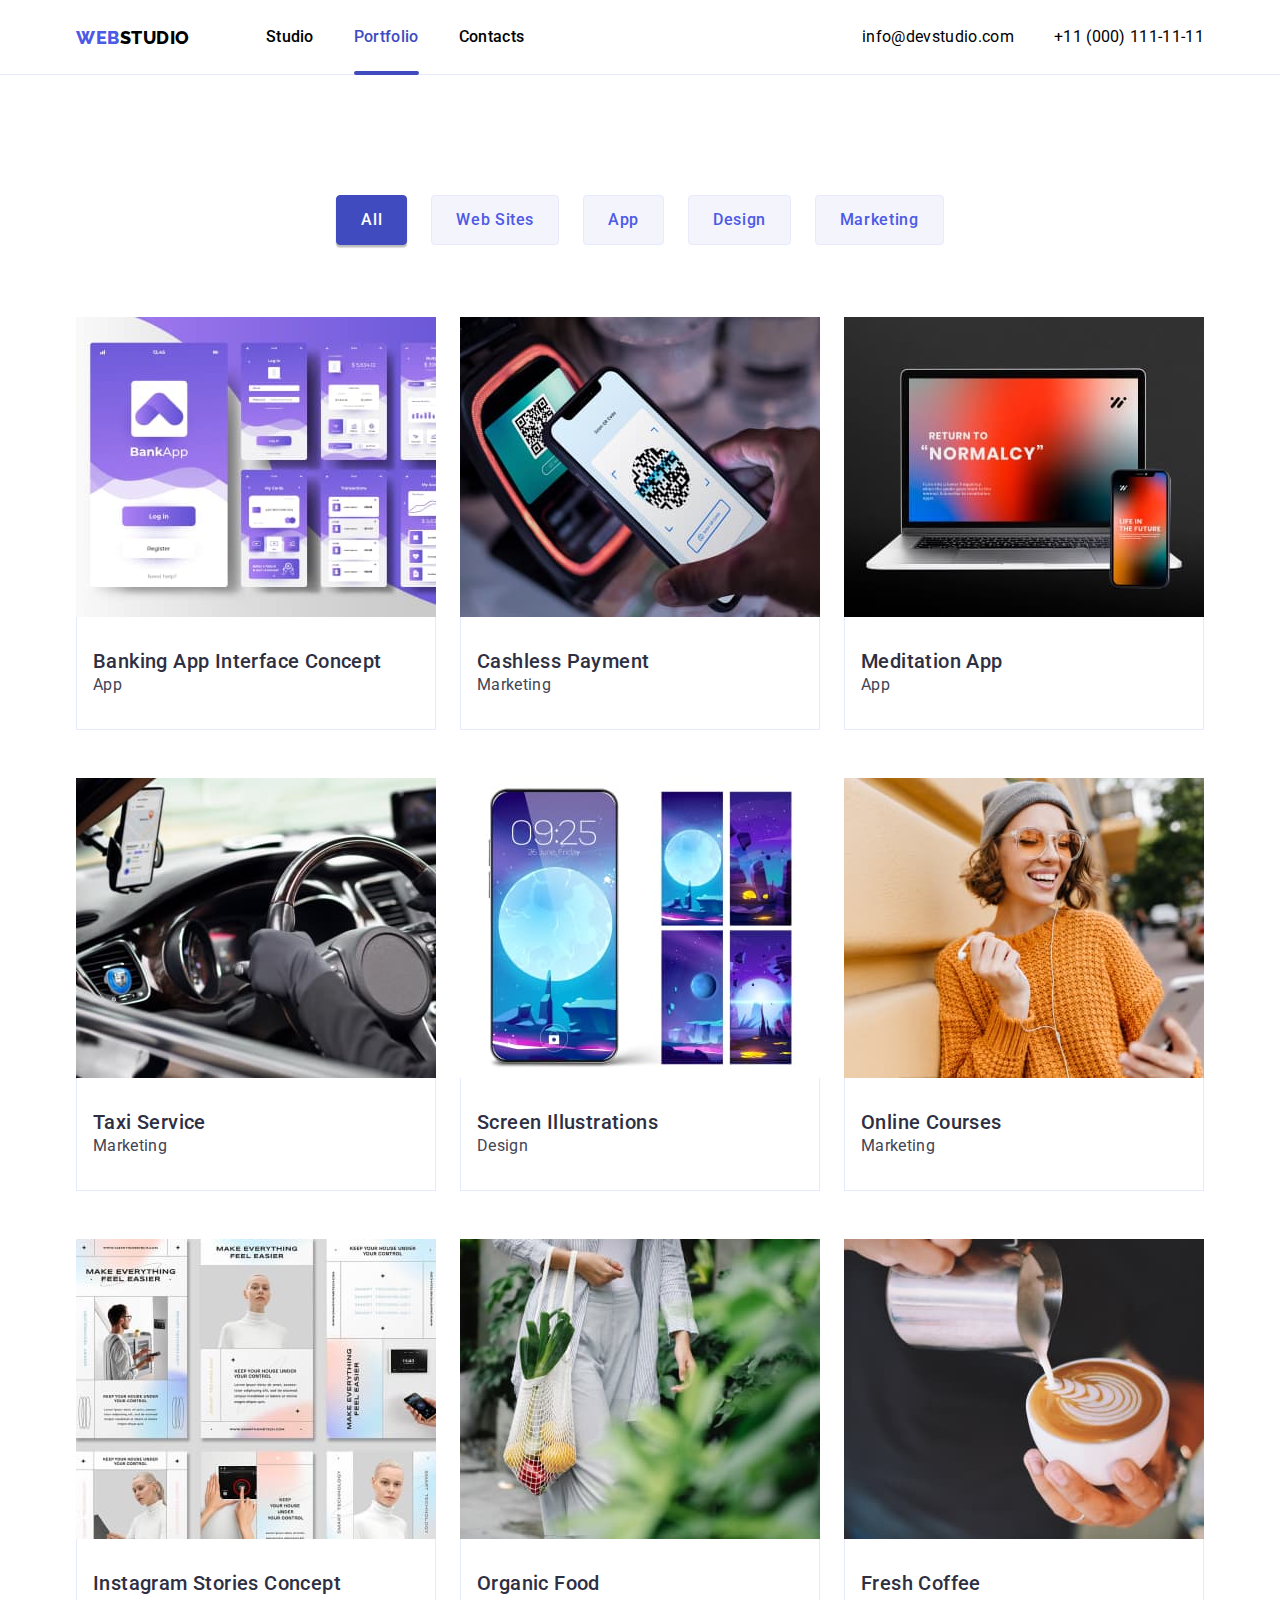
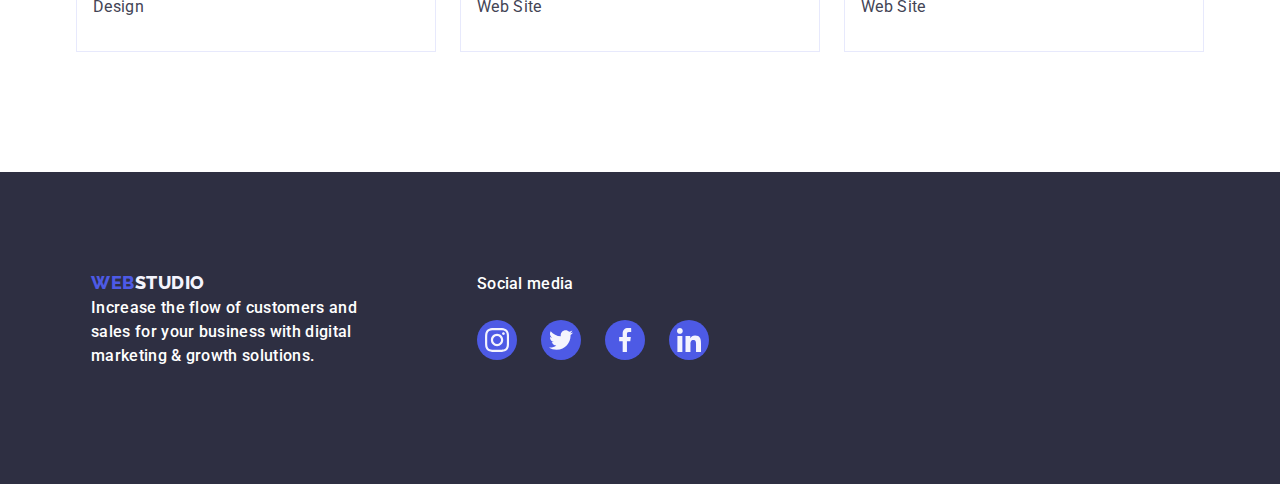
==== portfolio.html @ 510f43c4 "First Submission" ====
<!DOCTYPE html>
<html lang="en">
  <head>
    <meta charset="UTF-8" />
    <meta name="viewport" content="width=device-width, initial-scale=1.0" />
    <title>Porfolio</title>

    <!-- Font Used -->
    <link
      href="https://fonts.googleapis.com/css2?family=Raleway:wght@800&family=Roboto:ital,wght@0,400;0,500;0,700;1,400&display=swap"
      rel="stylesheet"
    />
    <link
      rel="stylesheet"
      href="https://cdnjs.cloudflare.com/ajax/libs/modern-normalize/1.0.0/modern-normalize.min.css "
    />
    <!-- My CSS -->
    <link rel="stylesheet" href="./ccs/style.css" />
  </head>
  <body>
    <!-- Portfolio Header -->
    <header class="header">
      <div class="container header-container">
        <nav class="header-navigation">
          <a href="./index.html" class="header-logo-link">
            <span class="weblogo">WEB</span>STUDIO
          </a>

          <ul class="header-list headlist">
            <li class="header-item">
              <a class="header-link link" href="./index.html">Studio</a>
            </li>
            <li class="header-item">
              <a class="header-link active-link link" href="./portfolio.html"
                >Portfolio</a
              >
            </li>
            <li class="header-item">
              <a class="header-link link" href="#">Contacts</a>
            </li>
          </ul>
        </nav>

        <ul class="contact-list list">
          <li class="header-contacts text">
            <a class="header-contacts link" href="mailto:info@devstudiocom"
              >info@devstudio.com</a
            >
          </li>
          <li class="header-contacts item">
            <a class="header-contacts link" href="tel:+110001111111"
              >+11 (000) 111-11-11</a
            >
          </li>
        </ul>
      </div>
    </header>
    <main>
      <section class="section">
        <div class="container portfolio-container">
          <ul class="portfolio-buttons list">
            <li>
              <button type="button" class="button-item active-filter">
                All
              </button>
            </li>
            <li>
              <button type="button" class="button-item">Web Sites</button>
            </li>
            <li>
              <button type="button" class="button-item">App</button>
            </li>
            <li>
              <button type="button" class="button-item">Design</button>
            </li>
            <li>
              <button type="button" class="button-item">Marketing</button>
            </li>
          </ul>

          <ul class="portfolio list">
            <li>
              <a href="#" class="portfolio-image-link">
                <div class="project-cover-wrap">
                  <img
                    class="portfolio-image"
                    src="./images/portfolio_img1.jpg"
                    alt="App Purple"
                    width="360"
                    height="300"
                  />
                  <p class="project-cover-text">
                    14 Stylish and User-Friendly App Design Concepts · Task
                    Manager App · Calorie Tracker App · Exotic Fruit Ecommerce
                    App · Cloud Storage App
                  </p>
                </div>
                <div class="project-text-wrapper">
                  <h3 class="imagedescription">
                    Banking App Interface Concept
                  </h3>
                  <p class="imagesubdescription">App</p>
                </div>
              </a>
            </li>
            <li>
              <a href="#" class="portfolio-image-link">
                <div class="project-cover-wrap">
                  <img
                    class="portfolio-image"
                    src="./images/portfolio_img2.jpg"
                    alt="Scan Code"
                    width="360"
                    height="300"
                  />
                  <p class="project-cover-text">
                    14 Stylish and User-Friendly App Design Concepts · Task
                    Manager App · Calorie Tracker App · Exotic Fruit Ecommerce
                    App · Cloud Storage App
                  </p>
                </div>
                <div class="project-text-wrapper">
                  <h3 class="imagedescription">Cashless Payment</h3>
                  <p class="imagesubdescription">Marketing</p>
                </div>
              </a>
            </li>
            <li>
              <a href="#" class="portfolio-image-link">
                <div class="project-cover-wrap">
                  <img
                    class="portfolio-image"
                    src="./images/portfolio_img3.jpg"
                    alt="Redlaptop"
                    width="360"
                    height="300"
                  />
                  <p class="project-cover-text">
                    14 Stylish and User-Friendly App Design Concepts · Task
                    Manager App · Calorie Tracker App · Exotic Fruit Ecommerce
                    App · Cloud Storage App
                  </p>
                </div>
                <div class="project-text-wrapper">
                  <h3 class="imagedescription">Meditation App</h3>
                  <p class="imagesubdescription">App</p>
                </div>
              </a>
            </li>
            <li>
              <a href="#" class="portfolio-image-link">
                <div class="project-cover-wrap">
                  <img
                    class="portfolio-image"
                    src="./images/portfolio_img4.jpg"
                    alt="drive"
                    width="360"
                    height="300"
                  />
                  <p class="project-cover-text">
                    14 Stylish and User-Friendly App Design Concepts · Task
                    Manager App · Calorie Tracker App · Exotic Fruit Ecommerce
                    App · Cloud Storage App
                  </p>
                </div>
                <div class="project-text-wrapper">
                  <h3 class="imagedescription">Taxi Service</h3>
                  <p class="imagesubdescription">Marketing</p>
                </div>
              </a>
            </li>
            <li>
              <a href="#" class="portfolio-image-link">
                <div class="project-cover-wrap">
                  <img
                    class="portfolio-image"
                    src="./images/portfolio_img5.jpg"
                    alt="purple wallpaper"
                    width="360"
                    height="300"
                  />
                  <p class="project-cover-text">
                    14 Stylish and User-Friendly App Design Concepts · Task
                    Manager App · Calorie Tracker App · Exotic Fruit Ecommerce
                    App · Cloud Storage App
                  </p>
                </div>
                <div class="project-text-wrapper">
                  <h3 class="imagedescription">Screen Illustrations</h3>
                  <p class="imagesubdescription">Design</p>
                </div>
              </a>
            </li>
            <li>
              <a href="#" class="portfolio-image-link">
                <div class="project-cover-wrap">
                  <img
                    class="portfolio-image"
                    src="./images/portfolio_img6.jpg"
                    alt="girl yellow"
                    width="360"
                    height="300"
                  />
                  <p class="project-cover-text">
                    14 Stylish and User-Friendly App Design Concepts · Task
                    Manager App · Calorie Tracker App · Exotic Fruit Ecommerce
                    App · Cloud Storage App
                  </p>
                </div>
                <div class="project-text-wrapper">
                  <h3 class="imagedescription">Online Courses</h3>
                  <p class="imagesubdescription">Marketing</p>
                </div>
              </a>
            </li>
            <li>
              <a href="#" class="portfolio-image-link">
                <div class="project-cover-wrap">
                  <img
                    class="portfolio-image"
                    src="./images/portfolio_img7.jpg"
                    alt="girl white"
                    width="360"
                    height="300"
                  />
                  <p class="project-cover-text">
                    14 Stylish and User-Friendly App Design Concepts · Task
                    Manager App · Calorie Tracker App · Exotic Fruit Ecommerce
                    App · Cloud Storage App
                  </p>
                </div>
                <div class="project-text-wrapper">
                  <h3 class="imagedescription">Instagram Stories Concept</h3>
                  <p class="imagesubdescription">Design</p>
                </div>
              </a>
            </li>
            <li>
              <a href="#" class="portfolio-image-link">
                <div class="project-cover-wrap">
                  <img
                    class="portfolio-image"
                    src="./images/portfolio_img8.jpg"
                    alt="veggies"
                    width="360"
                    height="300"
                  />
                  <p class="project-cover-text">
                    14 Stylish and User-Friendly App Design Concepts · Task
                    Manager App · Calorie Tracker App · Exotic Fruit Ecommerce
                    App · Cloud Storage App
                  </p>
                </div>
                <div class="project-text-wrapper">
                  <h3 class="imagedescription">Organic Food</h3>
                  <p class="imagesubdescription">Web Site</p>
                </div>
              </a>
            </li>
            <li>
              <a href="#" class="portfolio-image-link">
                <div class="project-cover-wrap">
                  <img
                    class="portfolio-image"
                    src="./images/portfolio_mg9.jpg"
                    alt="coffee"
                    width="360"
                    height="300"
                  />
                  <p class="project-cover-text">
                    14 Stylish and User-Friendly App Design Concepts · Task
                    Manager App · Calorie Tracker App · Exotic Fruit Ecommerce
                    App · Cloud Storage App
                  </p>
                </div>
                <div class="project-text-wrapper">
                  <h3 class="imagedescription">Fresh Coffee</h3>
                  <p class="imagesubdescription">Web Site</p>
                </div>
              </a>
            </li>
          </ul>
        </div>
      </section>
    </main>
    <!-- Porfolio Footer -->
    <footer class="footer">
      <section class="container footer-container">
        <div class="footer-container container">
          <div>
            <a href="./index.html" class="footer-logo">
              <span class="weblogo">WEB</span>STUDIO
            </a>

            <p class="footer-social-text">
              Increase the flow of customers and <br />
              sales for your business with digital <br />
              marketing & growth solutions.
            </p>
          </div>

          <div class="footer-text-wrapper">
            <p class="footer-social-text">Social media</p>
            <ul class="footer-social-list list">
              <li class="footer-social-item">
                <a
                  class="footer-social-link"
                  href="https://instagram.com"
                  target="_blank"
                  rel="noopener noreferrer"
                >
                  <svg class="footer-social-icon" width="24px" height="24px">
                    <use href="./images/icons.svg#icon-instagram-2"></use>
                  </svg>
                </a>
              </li>

              <li class="footer-social-item">
                <a
                  class="footer-social-link"
                  href="https://twitter.com"
                  target="_blank"
                  rel="noopener noreferrer"
                >
                  <svg class="footer-social-icon" width="24px" height="24px">
                    <use href="./images/icons.svg#icon-twitter-1"></use>
                  </svg>
                </a>
              </li>
              <li class="footer-social-item">
                <a
                  class="footer-social-link"
                  href="https://facebook.com"
                  target="_blank"
                  rel="noopener noreferrer"
                >
                  <svg class="footer-social-icon" width="24px" height="24px">
                    <use href="./images/icons.svg#icon-facebook-1"></use>
                  </svg>
                </a>
              </li>
              <li class="footer-social-item">
                <a
                  class="footer-social-link"
                  href="https://www.linkedin.com"
                  target="_blank"
                  rel="noopener noreferrer"
                >
                  <svg class="footer-social-icon" width="24px" height="24px">
                    <use href="./images/icons.svg#icon-linkedin-1"></use>
                  </svg>
                </a>
              </li>
            </ul>
          </div>
        </div>
      </section>
    </footer>
  </body>
</html>
---- ccs/style.css ----
/* CSS Variables */
:root {
  --primary-text-color: #434455;
  --primary-navy-color: #2e2f42;
  --primary-white-color: #fff;
  --primary-cloud-color: #f4f4fd;
  --primary-iris-color: #4d5ae5;
  --primary-background-color: #fff;
  --secondary-background-color: #2e2f42;
  --click-color: #404bbf;
  --primary-color-slate: #434455;
  --cornflower-color: #e7e9fc;
  --light-slate-color: #8e8f99;
  --footer-click-color: #31d0aa;
  --diary: #fcfcfc;
}

h1,
h2,
h3,
h4,
h5,
h6,
p {
  margin: 0;
}
html {
  box-sizing: border-box;
}
*,
*::after,
*::before {
  box-sizing: inherit;

  /* End of General Styles */
}
img {
  display: block;
  max-width: 100%;
  height: auto;
}

.button {
  font-family: inherit;
  font-size: 16px;
  font-style: normal;
  font-weight: 500;
  line-height: 24px;
  letter-spacing: 0.64px;
}

.list {
  list-style: none;
  padding: 0;
  margin: 0;
}

body {
  font-family: "Roboto", sans-serif;
  font-size: 16px;
  font-weight: 400;
  line-height: 24px;
  letter-spacing: 0.32px;
  color: var(--primary-navy-co lor);
  font-style: normal;
}

.link {
  text-decoration: none;
  display: block;
  padding: 25px 0;
  line-height: 24px;
  letter-spacing: 0.32px;
}

/* End of General Styles */

/* Header 1 */

.header-list {
  padding: 0;
  margin: 0;
  list-style: none;
}

.headlist {
  margin-left: 76px;
  display: inline-flex;
  align-items: center;
  gap: 40px;
}

.hero-title {
  font-family: Roboto;
  font-size: 56px;
  font-style: normal;
  font-weight: 700;
  line-height: 60px;
  letter-spacing: 1.12px;
  color: var(--primary-white-color);
  text-align: center;
  display: flex;
  flex-direction: column;
  margin-bottom: 48px;
}

.hero {
  background-image: linear-gradient(
      0deg,
      rgba(46, 47, 66, 0.7),
      rgba(46, 47, 66, 0.7)
    ),
    url("../images/hero-bg.jpg");
  background-repeat: no-repeat;
  background-position: center;
  background-size: cover;
  padding: 188px 0;
  text-align: center;
}

.hero-button {
  cursor: pointer;
  border: none;
  letter-spacing: 0.05em;
  background-color: var(--primary-iris-color);
  color: var(--primary-background-color);
  border-radius: 4px;
  display: inline-flex;
  padding: 16px 32px;
  align-items: flex-start;
  border-radius: 4px;
  box-shadow: 0px 4px 4px 0px rgba(0, 0, 0, 0.15);
  font-weight: 500;
  line-height: 24px;
  letter-spacing: 0.64px;
}

.hero-button.button:hover,
.hero-button.button :focus {
  background-color: var(--click-color);
}

/* Sections */

.section-title {
  font-size: 36px;
  font-weight: 700;
  line-height: 40px;
  text-align: center;
  letter-spacing: 0.72px;
  text-transform: capitalize;
  margin-bottom: 72px;
  color: var(--primary-navy-color);
}

.htext {
  /* Header 3 */
  font-size: 20px;
  font-weight: 500;
  line-height: 24px;
  letter-spacing: 0.4px;
}

.ourteam-name {
  text-align: center;
}

/* HEADER WITH NAVS SECTION */
.header {
  background-color: var(--primary-background-color);
}

/* Import fonts from google */
@import url("https://fonts.googleapis.com/css2?family=Raleway:wght@800&family=Roboto:ital,wght@0,400;0,500;0,700;1,400&display=swap");

.header-logo-link {
  text-decoration: none;
  font-family: "Raleway";
  color: inherit;
  font-size: 18px;
  font-style: normal;
  font-weight: 800;
  line-height: 21px;
  letter-spacing: 0.54px;
  text-transform: uppercase;
}

.weblogo {
  color: var(--primary-iris-color);
}

.header-link {
  color: inherit;
  font-size: 16px;
  font-weight: 500;
  line-height: 24px;
  letter-spacing: 0.32px;
}

.header-link:hover,
.header-link:focus {
  color: var(--click-color);
}

.header-link {
  padding: 24px 0;
  position: relative;
  transition: color 250ms cubic-bezier(0.4, 0, 0.2, 1);
}

.header-link:hover,
.header-link:focus {
  color: var(--primary-iris-color);
}

.header-link::after {
  content: "";
  border-radius: 2px;
  border: 2px solid transparent;
  height: 4px;
  width: 0;
  position: absolute;
  left: 0;
  bottom: -2px;
  transition: width 250ms cubic-bezier(0.4, 0, 0.2, 1),
    background-color 250ms cubic-bezier(0.4, 0, 0.2, 1),
    border 250ms cubic-bezier(0.4, 0, 0.2, 1);
}

.header-link:hover::after,
.header-link:focus::after {
  border: 2px solid var(--click-color);
  background-color: var(--click-color);
  width: 100%;
}

.header-contacts:hover,
.header-contacts:focus {
  color: var(--click-color);
}

.active-link::after {
  content: "";
  border: 2px solid var(--click-color);
  border-radius: 2px;
  background-color: var(--click-color);
  height: 4px;
  width: 100%;
  position: absolute;
  left: 0;
  bottom: -2px;
}

.item,
.link {
  color: inherit;
  display: inline-flex;
  align-items: center;
  gap: 40px;
}

.header-navigation {
  color: inherit;
  display: inline-flex;
  align-items: center;
}

.contact-list {
  display: flex;
  gap: 40px;
}

.benifits-list {
  display: flex;
  gap: 22px;
}

.whatwedo-list,
.ourteam-list {
  display: flex;
  gap: 24px;
}

.section-grey {
  background-color: var(--primary-cloud-color);
}

/* Portolio Page */
.button-item {
  font-family: inherit;
  font-size: 16px;
  font-weight: 500;
  line-height: 24px;
  letter-spacing: 0.64px;
  border: 1px solid var(--cornflower-color);
  color: var(--primary-iris-color);
  text-align: center;
  border-radius: 4px;
  padding: 12px 24px;
  background-color: var(--primary-cloud-color);
  cursor: pointer;
}

.portfolio-image-link {
  text-decoration: none;
  display: block;
}

.portfolio-image-link:hover,
.portfolio-image-link:focus {
  box-shadow: 0px 2px 1px 0px rgba(46, 47, 66, 0.08),
    0px 1px 1px 0px rgba(46, 47, 66, 0.16),
    0px 1px 6px 0px rgba(46, 47, 66, 0.08);
}

.project-cover-wrap {
  position: relative;
  overflow: hidden;
}

.project-cover-text {
  position: absolute;
  top: 0;
  height: 100%;
  width: 100%;
  padding: 40px 32px;
  background-color: var(--primary-iris-color);
  color: var(--primary-cloud-color);
  font-size: 16px;
  font-weight: 400;
  line-height: 24px;
  letter-spacing: 0.32px;
  transform: translateY(100%);
  transition: transform 250ms cubic-bezier(0.4, 0, 0.2, 1);
}

.portfolio-image-link:hover .project-cover-text,
.portfolio-image-link:focus .project-cover-text {
  transform: translateY(0);
}

.imagedescription {
  color: var(--primary-navy-color);
  font-size: 20px;
  font-style: normal;
  font-weight: 500;
  line-height: 24px;
  letter-spacing: 0.4px;
}

.imagesubdescription {
  color: var(--primary-color-slate);
  font-size: 16px;
  font-style: normal;
  font-weight: 400;
  line-height: 24px;
  letter-spacing: 0.32px;
}

.active-link {
  color: var(--click-color);
}

.button-item:hover,
.button-item:focus,
.active-filter {
  background-color: var(--click-color);
  color: var(--primary-white-color);
  box-shadow: 0px 2px 2px 0px rgba(0, 0, 0, 0.12),
    0px 2px 1px 0px rgba(0, 0, 0, 0.08), 0px 3px 1px 0px rgba(0, 0, 0, 0.1);
  border-color: var(--click-color);
}

/* Divisions of Sections */
.header {
  border-bottom: 1px solid var(--cornflower-color);
}

.center-list {
  margin: 0 auto;
}

.section {
  padding: 120px 0;
}

.list {
  padding: 0;
  margin: 0;
  list-style: none;
}
.container {
  width: 1158px;
  padding: 0 15px;
  margin: 0 auto;
}

.header-container {
  display: flex;
  justify-content: space-between;
}

.portfolio-container {
  display: flex;
  flex-direction: column;
  align-items: center;
}

.portfolio-buttons {
  display: inline-flex;
  align-items: flex-start;
  gap: 24px;
  margin-bottom: 72px;
}

.portfolio {
  display: flex;
  flex-wrap: wrap;
  gap: 48px 24px;
}

.project-text-wrapper {
  text-align: left;
  padding: 32px 16px;
  border: 1px solid var(--cornflower-color);
  background: var(--primary-white-color);
  border-top: none;
}

.benifits-section {
  display: flex;
  gap: 22px;
}
.benifits-section:first-child {
  margin-left: 0;
}
.benifits-section > .benifits-item {
  display: flex;
  flex-direction: column;
  align-items: flex-start;
  gap: 8px;
}

.benifits-hthree {
  margin-bottom: 10px;
}

.ptext {
  color: var(--primary-color-slate);
  line-height: 24px;
}

.whatwedo-section {
  padding-top: 0;
}

.header-container {
  display: flex;
  justify-content: space-between;
}
.team-content {
  border-top: 0;
  border-radius: 0px 0px 4px 4px;
  background: var(--secondary-color, #fff);
  box-shadow: 0px 2px 1px 0px rgba(46, 47, 66, 0.08),
    0px 1px 1px 0px rgba(46, 47, 66, 0.16),
    0px 1px 6px 0px rgba(46, 47, 66, 0.08);
  padding: 32px 0;
}

.ourteam-position {
  text-align: center;
  margin-top: 8px;
}

.section-no-top-padding {
  padding-top: 0px;
}

/* Footer Element */
.footer {
  padding: 100px 0;
  background-color: var(--primary-navy-color);
}

.footer-logo {
  font-family: Raleway;
  text-decoration: none;
  font-size: 18px;
  font-weight: 800;
  line-height: 21px;
  letter-spacing: 0.54px;
  color: var(--primary-cloud-color);
}

/* ICONS */
.benefits-icon-container {
  display: flex;
  align-items: center;
  justify-content: center;
  height: 112px;
  border-radius: 4px;
  background-color: var(--primary-cloud-color);
  margin-bottom: 8px;
}

.our-team-social-link {
  display: flex;
  align-items: center;
  justify-content: center;
  background-color: var(--primary-iris-color);
  border-radius: 50%;
  width: 40px;
  height: 40px;
  margin-top: 8px;
}

.our-team-social-icon {
  fill: var(--primary-cloud-color);
}
.our-team-social-list {
  display: flex;
  align-items: center;
  justify-content: center;
  gap: 24px;
}

.our-team-social-link:hover,
.our-team-social-link:focus {
  background-color: var(--click-color);
}

.customers-client-list {
  display: flex;
  gap: 30px;
}

.customers-client-link {
  width: 168px;
  height: 90px;
  border: 1px solid var(--light-slate-color);
  color: var(--light-slate-color);
  border-radius: 5px;
  display: flex;
  align-items: center;
  justify-content: center;
}

.customers-client-link:hover,
.customers-client-link:focus {
  border: 1px solid var(--click-color);
  color: var(--click-color);
}

.customers-icon {
  fill: currentColor;
}

/* Footer Icons */

.footer-container {
  display: flex;
}
.footercontainer {
  width: 40%;
}

.columnb-container {
  width: 60%;
}

.footer-social-icon {
  fill: var(--primary-cloud-color);
}

.footer-social-text {
  font-size: 16px;
  font-style: normal;
  font-weight: 500;
  line-height: 24px; /* 150% */
  letter-spacing: 0.32px;
  color: var(--primary-white-color);
  margin-bottom: 16px;
}
.footer-text-wrapper {
  margin-left: 120px;
}

.footer-social-list {
  display: flex;
  align-items: center;
  justify-content: center;
  gap: 24px;
}

.footer-social-link {
  display: flex;
  align-items: center;
  justify-content: center;
  background-color: var(--primary-iris-color);
  border-radius: 50%;
  width: 40px;
  height: 40px;
  margin-top: 8px;
}

.footer-social-link:hover,
.footer-social-link:focus {
  background-color: var(--footer-click-color);
}

/* Modal */
.backdrop {
  position: fixed;
  top: 0;
  left: 0;
  width: 100%;
  height: 100%;
  background-color: rgba(46, 47, 66, 0.4);
  opacity: 1;
  transition: opacity 250ms cubic-bezier(0.4, 0, 0.2, 1);
}

.modal {
  position: absolute;
  top: 50%;
  left: 50%;
  min-width: 408px;
  min-height: 584px;
  background-color: var(--diary);
  box-shadow: 0px 2px 1px 0px rgba(0, 0, 0, 0.2),
    0px 1px 3px 0px rgba(0, 0, 0, 0.12), 0px 1px 1px 0px rgba(0, 0, 0, 0.14);
  border-radius: 4px;

  transform: translate(-50%, -50%) scale(1);
  transition: transform 250ms cubic-bezier(0.4, 0, 0.2, 1);
}

.backdrop.is-hidden .modal {
  transform: translate(-50%, -50%) scale(0);
}

.modal-close {
  position: absolute;
  top: 8px;
  right: 8px;
  padding: 0;
  display: flex;
  justify-content: center;
  align-items: center;
  width: 30px;
  height: 30px;

  background-color: var(--cornflower-color);
  color: var(--primary-navy-color);
  border: 1px solid rgba(0, 0, 0, 0.1);
  border-radius: 15px;
  cursor: pointer;

  transition: color 250ms cubic-bezier(0.4, 0, 0.2, 1),
    background-color 250ms cubic-bezier(0.4, 0, 0.2, 1);
}

.modal-close-icon {
  fill: currentColor;
}

.modal-close:hover,
.modal-close:focus {
  background-color: var(--click-color);
  color: var(--primary-white-color);
}

.is-hidden {
  visibility: none;
  opacity: 0;
  pointer-events: none;
}
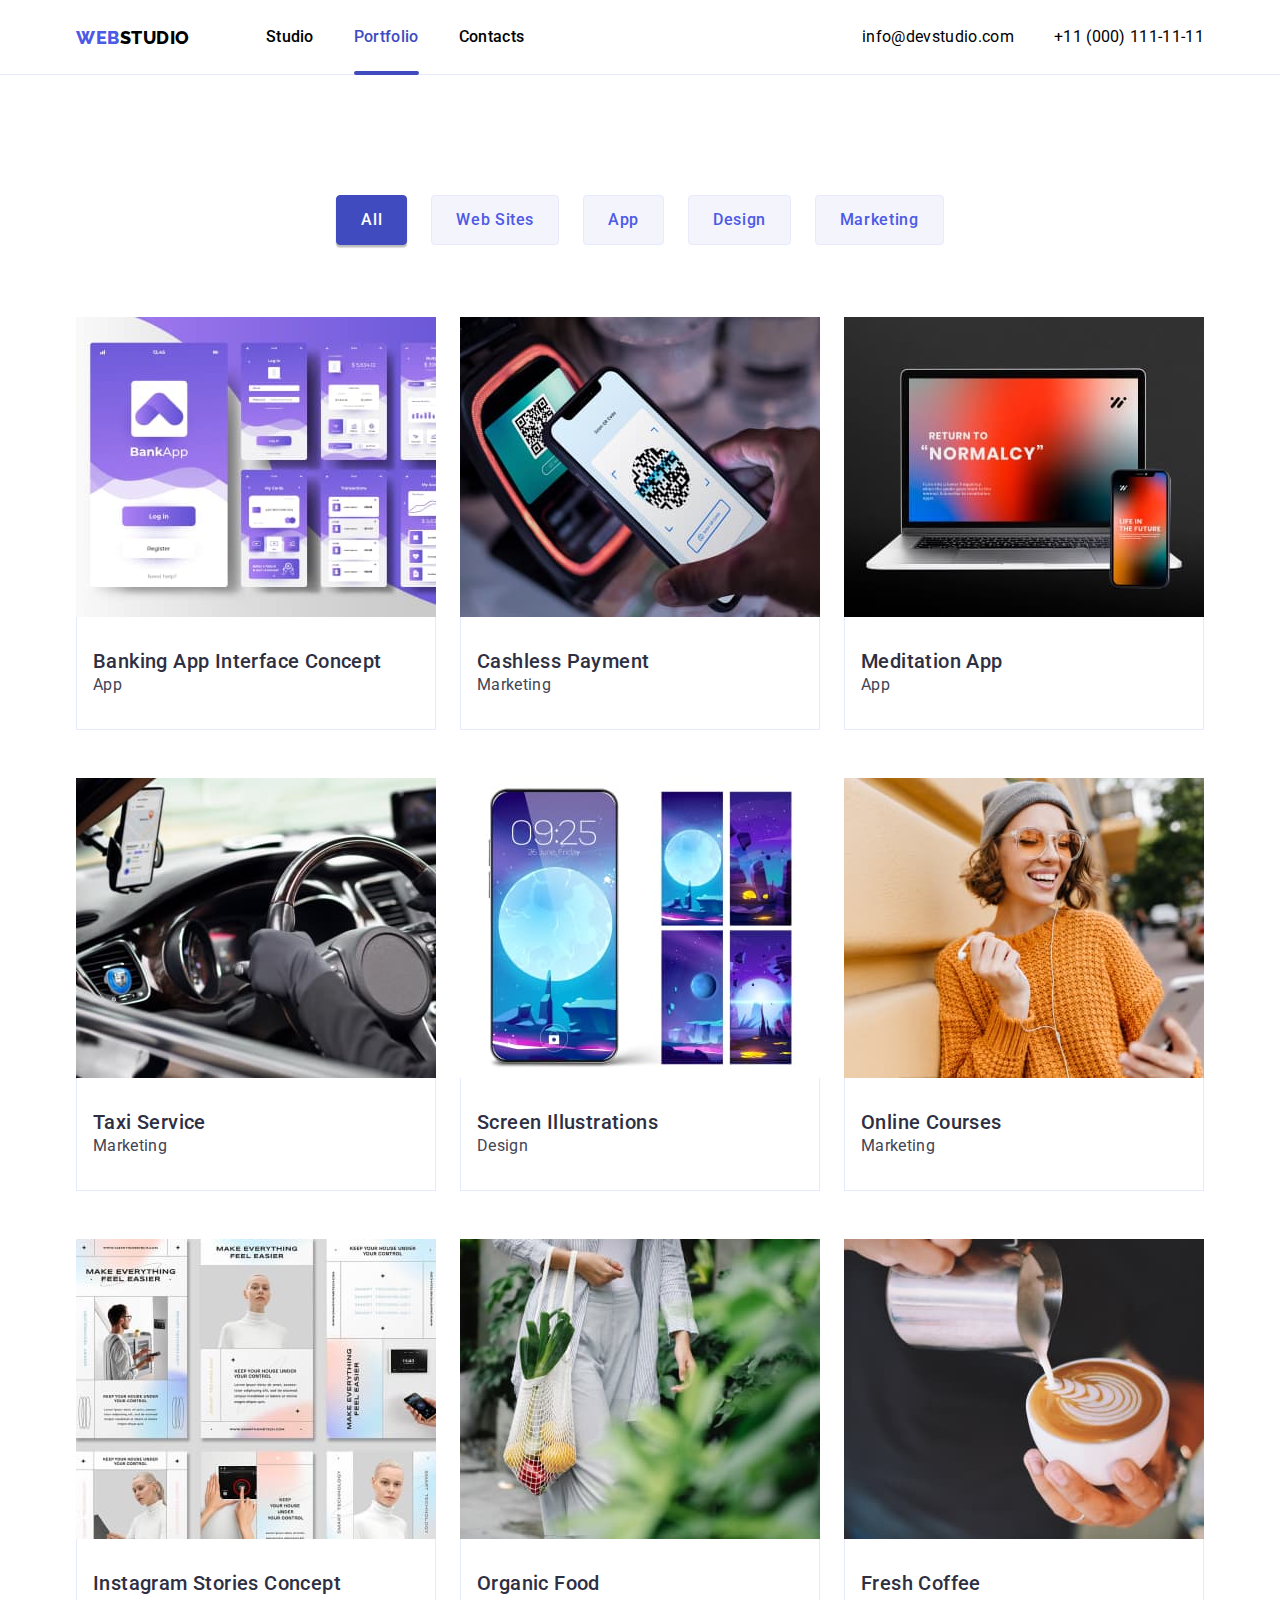
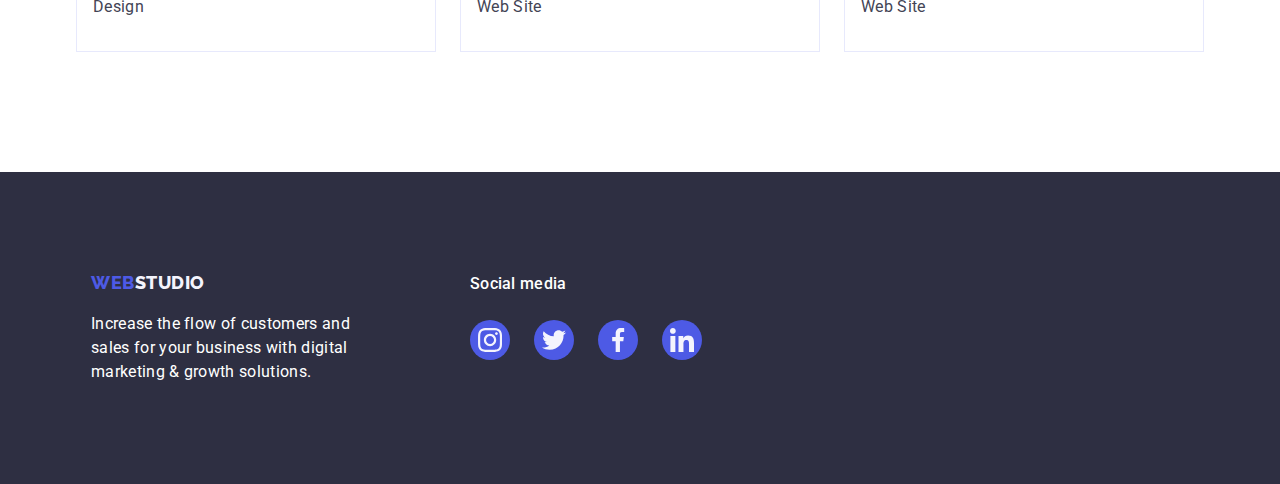
==== commit 89bcb4c6: "2nd Submission" ====
--- a/portfolio.html
+++ b/portfolio.html
@@ -300,7 +300,7 @@
           </div>
 
           <div class="footer-text-wrapper">
-            <p class="footer-social-text">Social media</p>
+            <p class="footer-social-subtext">Social media</p>
             <ul class="footer-social-list list">
               <li class="footer-social-item">
                 <a
--- a/ccs/style.css
+++ b/ccs/style.css
@@ -133,6 +133,7 @@
   font-weight: 500;
   line-height: 24px;
   letter-spacing: 0.64px;
+  transition: background-color 250ms cubic-bezier(0.4, 0, 0.2, 1);
 }
 
 .hero-button.button:hover,
@@ -239,6 +240,10 @@
   color: var(--click-color);
 }
 
+.header-contacts {
+  transition: color 250ms cubic-bezier(0.4, 0, 0.2, 1);
+}
+
 .active-link::after {
   content: "";
   border: 2px solid var(--click-color);
@@ -299,6 +304,11 @@
   padding: 12px 24px;
   background-color: var(--primary-cloud-color);
   cursor: pointer;
+  transition: background-color 250ms cubic-bezier(0.4, 0, 0.2, 1),
+    box-shadow 250ms cubic-bezier(0.4, 0, 0.2, 1),
+    border 250ms cubic-bezier(0.4, 0, 0.2, 1),
+    border-radius 250ms cubic-bezier(0.4, 0, 0.2, 1),
+    color 250ms cubic-bezier(0.4, 0, 0.2, 1);
 }
 
 .portfolio-image-link {
@@ -513,6 +523,7 @@
   width: 40px;
   height: 40px;
   margin-top: 8px;
+  transition: background-color 250ms cubic-bezier(0.4, 0, 0.2, 1);
 }
 
 .our-team-social-icon {
@@ -544,6 +555,8 @@
   display: flex;
   align-items: center;
   justify-content: center;
+  transition: color 250ms cubic-bezier(0.4, 0, 0.2, 1),
+    border 250ms cubic-bezier(0.4, 0, 0.2, 1);
 }
 
 .customers-client-link:hover,
@@ -574,14 +587,24 @@
 }
 
 .footer-social-text {
+  font-size: 16px;
+  font-style: normal;
+  font-weight: 400;
+  line-height: 24px; /* 150% */
+  letter-spacing: 0.32px;
+  color: var(--primary-white-color);
+  margin-top: 16px;
+}
+
+.footer-social-subtext {
   font-size: 16px;
   font-style: normal;
   font-weight: 500;
   line-height: 24px; /* 150% */
   letter-spacing: 0.32px;
   color: var(--primary-white-color);
-  margin-bottom: 16px;
-}
+}
+
 .footer-text-wrapper {
   margin-left: 120px;
 }
@@ -591,6 +614,7 @@
   align-items: center;
   justify-content: center;
   gap: 24px;
+  margin-top: 16px;
 }
 
 .footer-social-link {
@@ -602,6 +626,7 @@
   width: 40px;
   height: 40px;
   margin-top: 8px;
+  transition: background-color 250ms cubic-bezier(0.4, 0, 0.2, 1);
 }
 
 .footer-social-link:hover,
